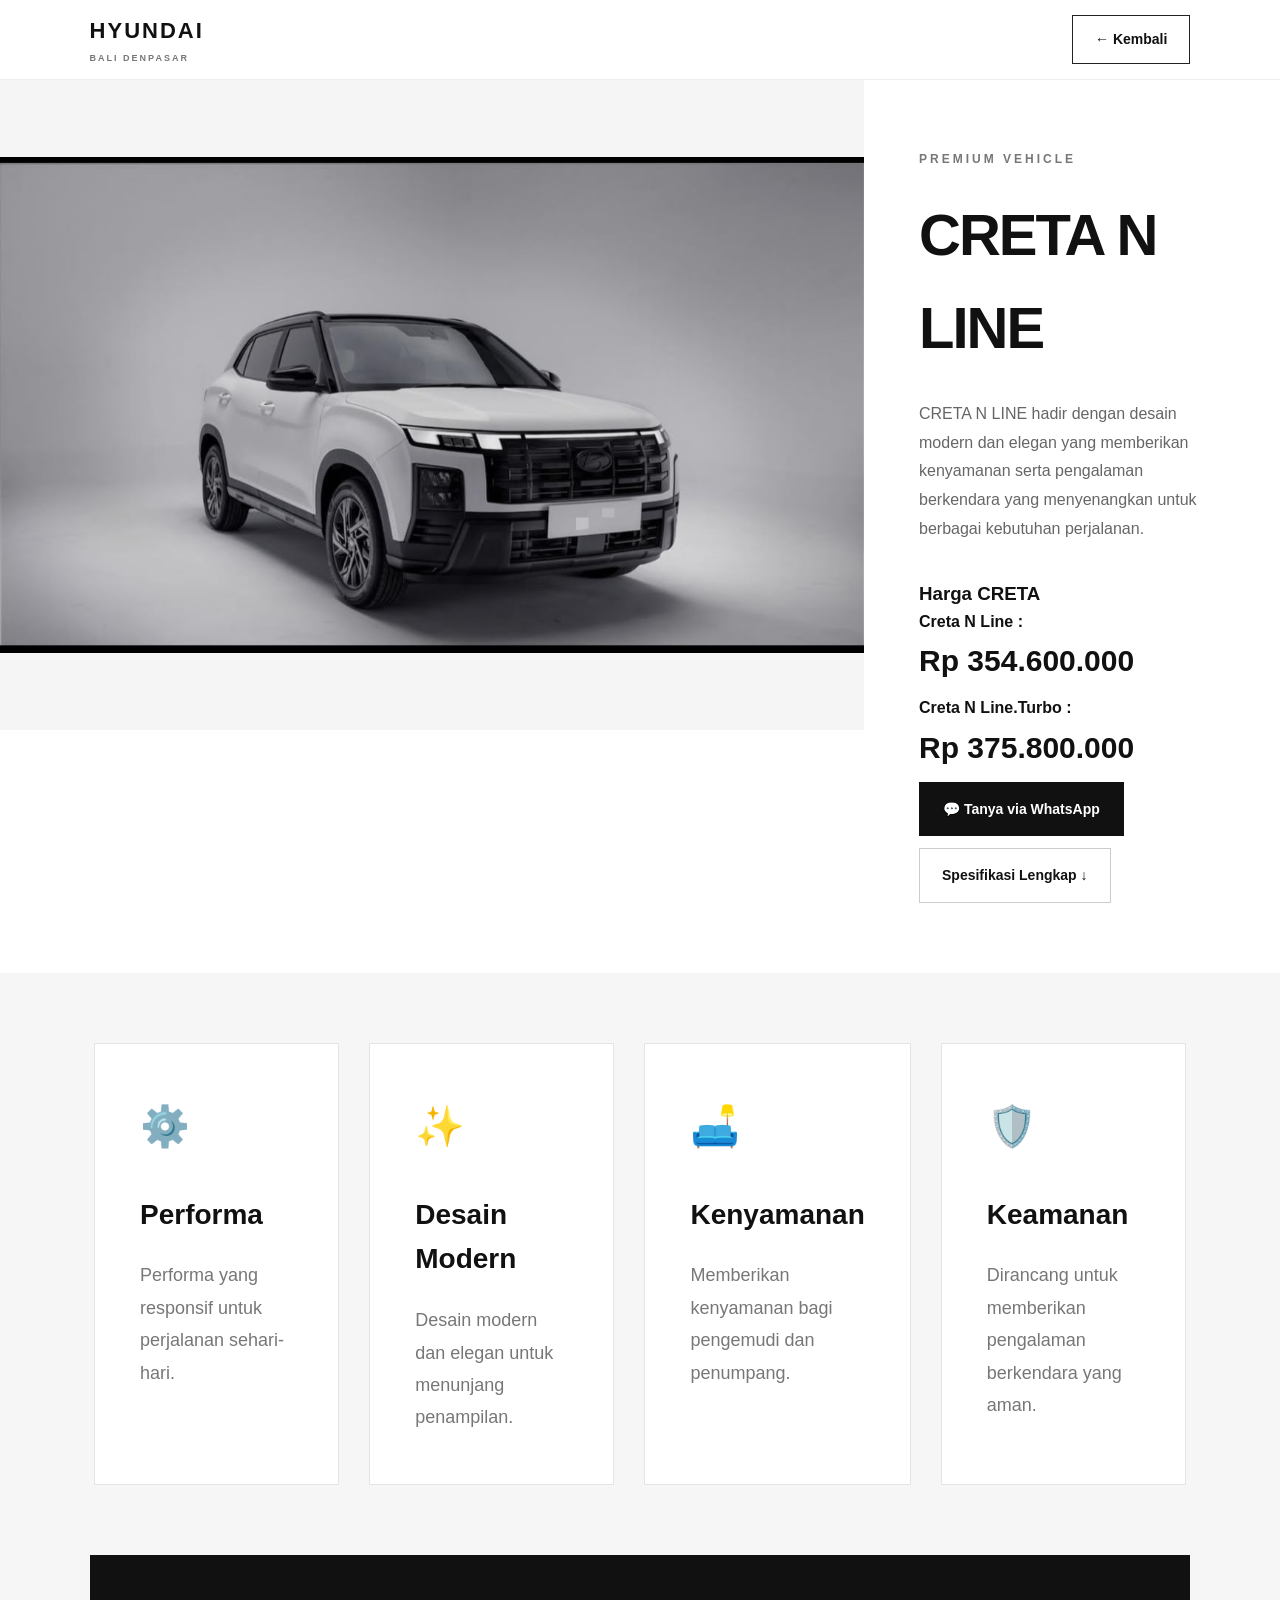
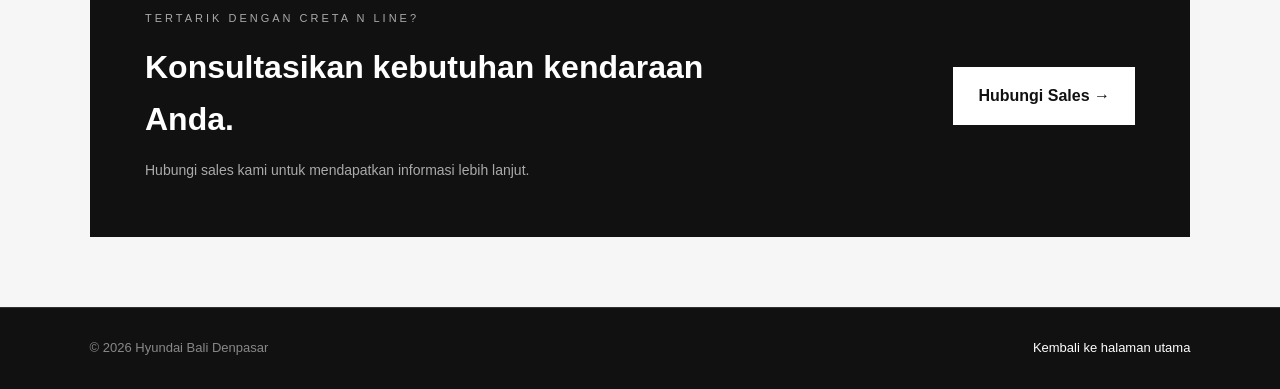
==== detail-creta-n-line.html @ f3a31e02 "Add files via upload" ====
<!DOCTYPE html>
<html lang="id">

<head>

    <meta charset="UTF-8">

    <meta
        name="viewport"
        content="width=device-width, initial-scale=1.0">

    <title>CRETA N LINE - Detail</title>

    <link
        rel="stylesheet"
        href="style.css">

</head>


<body class="detail-page">


    <!-- NAVBAR -->

    <header class="detail-navbar">

        <div class="detail-logo">

            HYUNDAI

            <span>
                BALI DENPASAR
            </span>

        </div>


        <a
            href="index.html"
            class="back-button">

            ← Kembali

        </a>

    </header>

<!-- HERO -->

<section class="detail-hero">

    <!-- GAMBAR CRETA N LINE -->
    <div class="detail-hero-image">

        <img
            src="CRETA N LINE.jpg"
            alt="CRETA N LINE">

    </div>


    <!-- INFORMASI CRETA N LINE -->
    <div class="detail-hero-info">

        <p class="detail-label">
            PREMIUM VEHICLE
        </p>


        <h1>
            CRETA N LINE
        </h1>


        <p class="detail-description">

            CRETA N LINE hadir dengan desain modern dan
            elegan yang memberikan kenyamanan serta
            pengalaman berkendara yang menyenangkan
            untuk berbagai kebutuhan perjalanan.

        </p>


        <!-- HARGA -->
<div class="santa-fe-prices">

    <h3>
        Harga CRETA
    </h3>

    <div class="price-item">
        <span> Creta N Line :</span>
        <strong>Rp 354.600.000</strong>
    </div>

    <div class="price-item">
        <span>Creta N Line.Turbo :</span>
        <strong>Rp 375.800.000</strong>
    </div>

        <!-- BUTTON -->

        <div class="detail-buttons">

            <a
                href="https://wa.me/6285119301703?text=Halo%2C%20saya%20ingin%20informasi%20CRETA%20N%20LINE"
                target="_blank"
                class="whatsapp-button">

                💬 Tanya via WhatsApp

            </a>

            <a
                href="#spesifikasi"
                class="spec-button">

                Spesifikasi Lengkap ↓

            </a>

        </div>

    </div>

</section>

    <!-- KEUNGGULAN -->

    <section class="advantages">


        <div class="advantage">

            <div class="advantage-icon">
                ⚙️
            </div>

            <h3>
                Performa
            </h3>

            <p>
                Performa yang responsif untuk
                perjalanan sehari-hari.
            </p>

        </div>



        <div class="advantage">

            <div class="advantage-icon">
                ✨
            </div>

            <h3>
                Desain Modern
            </h3>

            <p>
                Desain modern dan elegan
                untuk menunjang penampilan.
            </p>

        </div>



        <div class="advantage">

            <div class="advantage-icon">
                🛋️
            </div>

            <h3>
                Kenyamanan
            </h3>

            <p>
                Memberikan kenyamanan bagi
                pengemudi dan penumpang.
            </p>

        </div>



        <div class="advantage">

            <div class="advantage-icon">
                🛡️
            </div>

            <h3>
                Keamanan
            </h3>

            <p>
                Dirancang untuk memberikan
                pengalaman berkendara yang aman.
            </p>

        </div>


    </section>

    <!-- CTA -->

    <section class="detail-cta">


        <div>

            <p>
                TERTARIK DENGAN CRETA N LINE?
            </p>

            <h2>
                Konsultasikan kebutuhan
                kendaraan Anda.
            </h2>

            <span>
                Hubungi sales kami untuk mendapatkan
                informasi lebih lanjut.
            </span>

        </div>


        <a
            href="https://wa.me/6285119301703?text=Halo%2C%20saya%20ingin%20informasi%20dan%20penawaran%20CRETANLINE"
            target="_blank">

            Hubungi Sales →

        </a>


    </section>



    <!-- FOOTER -->

    <footer class="detail-footer">

        <div>

            © 2026 Hyundai Bali Denpasar

        </div>


        <a href="index.html">

            Kembali ke halaman utama

        </a>

    </footer>


</body>

</html>
---- style.css ----
* {
    box-sizing: border-box;
    margin: 0;
    padding: 0;
}

html {
    scroll-behavior: smooth;
}

body {
    font-family: Arial, Helvetica, sans-serif;
    color: #111;
    background: #fff;
    line-height: 1.6;
}

a {
    text-decoration: none;
    color: inherit;
}


/* TOP BAR */

.topbar {
    background: #111;
    color: #ddd;
    display: flex;
    justify-content: space-between;
    padding: 8px 6%;
    font-size: 12px;
}

.topbar a {
    color: white;
}

.topbar span {
    margin: 0 8px;
    color: #777;
}


/* NAVBAR */

.navbar {
    height: 78px;
    display: flex;
    align-items: center;
    justify-content: space-between;
    padding: 0 6%;
    background: white;
    border-bottom: 1px solid #eee;

    position: sticky;
    top: 0;
    z-index: 1000;
}

.logo {
    font-weight: 800;
    letter-spacing: -1px;
    font-size: 23px;
}

.logo span {
    font-weight: 400;
}

.navbar nav {
    display: flex;
    align-items: center;
    gap: 28px;
    font-size: 14px;
}

.navbar nav > a,
.dropdown > button {
    background: none;
    border: 0;
    font: inherit;
    cursor: pointer;
}

.dropdown {
    position: relative;
}

.dropdown-menu {
    position: absolute;
    display: none;
    top: 30px;
    left: -20px;
    width: 220px;

    background: white;

    box-shadow: 0 15px 35px #0002;

    border: 1px solid #eee;

    padding: 10px;
}

.dropdown:hover .dropdown-menu {
    display: block;
}

.dropdown-menu a {
    display: block;
    padding: 8px 10px;
    font-size: 13px;
}

.dropdown-menu a:hover {
    background: #f3f3f3;
}

.nav-contact {
    background: #111;
    color: white;
    padding: 10px 16px;
}

.menu-toggle {
    display: none;
    background: none;
    border: 0;
    font-size: 26px;
}


/* HERO */

.hero {
    height: 650px;

    position: relative;

    background:
        linear-gradient(
            100deg,
            #151515 0%,
            #333 45%,
            #777 100%
        );

    display: flex;
    align-items: center;

    overflow: hidden;
}

.hero-overlay {
    position: absolute;
    inset: 0;

    background:
        linear-gradient(
            90deg,
            #000b 0%,
            #0005 50%,
            #0001 100%
        );
}

.hero-content {
    position: relative;
    z-index: 2;

    color: white;

    max-width: 680px;

    margin-left: 8%;

    padding: 40px 20px;
}

.eyebrow {
    font-size: 12px;
    letter-spacing: 3px;
    font-weight: 700;
    margin-bottom: 12px;
    opacity: .75;
}

.hero h1 {
    font-size: 58px;
    line-height: 1.05;
    letter-spacing: -2px;
    margin-bottom: 22px;
}

.hero p:not(.eyebrow) {
    font-size: 18px;
    max-width: 580px;
    color: #eee;
}

.hero-buttons {
    display: flex;
    gap: 12px;
    margin-top: 28px;
    flex-wrap: wrap;
}


/* BUTTON */

.btn {
    display: inline-block;
    padding: 12px 20px;
    font-size: 13px;
    font-weight: 700;
    border: 1px solid transparent;
}

.btn-light {
    background: white;
    color: #111;
}

.btn-outline {
    border-color: white;
    color: white;
}

.btn-dark {
    background: #111;
    color: white;
}

.btn-outline-dark {
    border-color: #111;
    color: #111;
}


/* QUICK INFO */

.quick-info {
    display: grid;
    grid-template-columns: repeat(4, 1fr);

    padding: 0 6%;

    background: #f6f6f6;
}

.quick-info div {
    padding: 25px 18px;
    border-right: 1px solid #ddd;
}

.quick-info div:first-child {
    border-left: 1px solid #ddd;
}

.quick-info strong,
.quick-info span {
    display: block;
}

.quick-info strong {
    font-size: 14px;
}

.quick-info span {
    font-size: 12px;
    color: #777;
}


/* SECTION */

.section {
    padding: 100px 7%;
}

.section-head {
    display: flex;
    justify-content: space-between;
    gap: 40px;
    align-items: end;
    margin-bottom: 45px;
}

.section h2,
.price-section h2,
.consultant h2,
.contact-section h2,
.location h2 {
    font-size: 42px;
    line-height: 1.1;
    letter-spacing: -1.5px;
}

.section-desc {
    max-width: 400px;
    color: #777;
    font-size: 14px;
}


/* PRODUCTS */

.product-grid {
    display: grid;

    grid-template-columns:
        repeat(4, 1fr);

    gap: 20px;
}

.product-card {
    border: 1px solid #e5e5e5;

    background: white;

    transition: .25s;

    overflow: hidden;
}

.product-card:hover {
    transform: translateY(-5px);

    box-shadow:
        0 18px 40px #00000012;
}

.car-image {
    height: 285px;
    background: #f3f3f3;
    overflow: hidden;

    display: flex;
    align-items: center;
    justify-content: center;
}

.car-image {
    width: 100%;
    aspect-ratio: 16 / 9;
    overflow: hidden;
    background: #f5f5f5;
}

.car-image img {
    width: 100%;
    height: 100%;
    object-fit: contain;
    display: block;
}

.car-image small {
    display: block;

    font-size: 10px;

    letter-spacing: 3px;

    margin-top: 5px;

    font-weight: 400;
}

.product-info {
    padding: 20px;
}

.product-info h3 {
    font-size: 20px;
    margin-bottom: 5px;
}

.price {
    font-size: 14px;
    color: #555;
}

.type {
    font-size: 12px;
    color: #999;
    margin: 5px 0 18px;
}

.detail {
    display: inline-block;

    border-bottom: 1px solid #111;

    font-size: 12px;

    font-weight: 700;

    padding-bottom: 3px;
}


/* PRICE */

.price-section {
    background: #f2f2f2;

    padding: 80px 7%;
}

.price-inner {
    display: flex;

    align-items: center;

    justify-content: space-between;

    gap: 40px;
}

.price-inner p:not(.eyebrow) {
    max-width: 650px;

    color: #666;

    margin-top: 15px;
}


/* CONSULTANT */

.consultant {
    display: grid;

    grid-template-columns: 1fr 1fr;

    min-height: 520px;
}
.consultant-photo {
    background: linear-gradient(
        145deg,
        #222,
        #777
    );

    min-height: 520px;

    display: flex;
    align-items: center;
    justify-content: center;

    position: relative;
}

.consultant-photo::after {
    content: "HYUNDAI HAFIDZ";

    position: absolute;

    top: 50%;
    left: 50%;

    transform: translate(-50%, -50%);

    font-size: 48px;

    font-weight: 900;

    color: #ffffff;

    opacity: 1;

    white-space: nowrap;

    text-shadow:
        0 3px 10px rgba(0, 0, 0, 0.7);
}
.consultant-content {
    padding: 80px 9%;

    background: #fafafa;
}

.consultant-content .role {
    font-weight: 700;

    margin: 8px 0 18px;
}

.consultant-content > p:not(.eyebrow):not(.role) {
    color: #666;
}

.consultant-content ul {
    margin: 22px 0;

    padding-left: 20px;

    color: #444;

    font-size: 14px;
}


/* ARTIKEL */

.article-grid {
    display: grid;

    grid-template-columns:
        repeat(3, 1fr);

    gap: 24px;
}

.article-grid article {
    border: 1px solid #e5e5e5;

    padding-bottom: 25px;
}

.article-image {
    height: 190px;

    background:
        linear-gradient(
            135deg,
            #202020,
            #777
        );

    display: flex;

    align-items: center;

    justify-content: center;

    color: white;

    font-weight: 800;

    font-size: 30px;

    letter-spacing: 3px;
}

.article-grid h3,
.article-grid p {
    padding: 0 22px;
}

.article-grid h3 {
    font-size: 19px;

    margin-top: 20px;
}

.article-grid p {
    color: #777;

    font-size: 13px;

    margin-top: 8px;
}


/* GALLERY */

.gallery-section {
    padding: 100px 7%;

    background: #f7f7f7;
}

.gallery-grid {
    display: grid;

    grid-template-columns:
        repeat(4, 1fr);

    gap: 18px;
}

.gallery-card {
    height: 220px;

    background:
        linear-gradient(
            135deg,
            #191919,
            #777
        );

    display: flex;

    align-items: center;

    justify-content: center;

    color: white;

    font-size: 22px;

    font-weight: 800;

    letter-spacing: 4px;
}


/* CONTACT */

.contact-section {
    padding: 80px 7%;

    display: grid;

    grid-template-columns: 1fr 1fr;

    gap: 50px;

    background: #111;

    color: white;
}

.contact-section .eyebrow {
    color: #aaa;
}

.contact-section p:not(.eyebrow) {
    color: #aaa;

    max-width: 500px;

    margin-top: 14px;
}

.contact-cards {
    display: grid;

    gap: 10px;
}

.contact-cards a {
    border: 1px solid #333;

    padding: 18px 20px;

    display: flex;

    flex-direction: column;
}

.contact-cards a:hover {
    background: #222;
}

.contact-cards strong {
    font-size: 16px;
}

.contact-cards span {
    font-size: 12px;

    color: #999;
}


/* LOCATION */

.location {
    display: grid;

    grid-template-columns: 1fr 1fr;

    min-height: 480px;
}

.location-text {
    padding: 80px 12%;
}

.location-text > p:not(.eyebrow) {
    color: #666;

    margin: 18px 0 25px;
}

.map iframe {
    width: 100%;
    height: 100%;

    min-height: 480px;

    border: 0;
}


/* FOOTER */

footer {
    background: #0b0b0b;

    color: white;

    padding: 55px 7% 20px;
}

.footer-main {
    display: grid;

    grid-template-columns:
        2fr 1fr 1fr;

    gap: 60px;

    padding-bottom: 45px;
}

.footer-main p {
    color: #888;

    font-size: 13px;

    max-width: 400px;

    margin-top: 14px;
}

.footer-main h4 {
    margin-bottom: 12px;
}

.footer-main > div:not(:first-child) {
    display: flex;

    flex-direction: column;

    gap: 7px;

    font-size: 13px;

    color: #aaa;
}

.footer-logo {
    color: white;
}

.footer-bottom {
    border-top: 1px solid #222;

    padding-top: 20px;

    color: #666;

    font-size: 11px;
}


/* BACK TO TOP */

.back-top {
    position: fixed;

    right: 25px;

    bottom: 25px;

    width: 42px;
    height: 42px;

    border: 0;

    background: #111;

    color: white;

    display: none;

    cursor: pointer;
}

.back-top.show {
    display: block;
}


/* TABLET */

@media (max-width: 1000px) {

    .product-grid {
        grid-template-columns:
            repeat(3, 1fr);
    }

    .navbar nav {
        gap: 16px;
    }

    .hero h1 {
        font-size: 48px;
    }

}


/* MOBILE */

@media (max-width: 760px) {

    .topbar {
        display: none;
    }

    .navbar {
        height: 65px;
    }

    .menu-toggle {
        display: block;
    }

    .navbar nav {
        display: none;

        position: absolute;

        top: 65px;

        left: 0;
        right: 0;

        background: white;

        flex-direction: column;

        align-items: stretch;

        padding: 15px 6%;

        gap: 0;

        box-shadow:
            0 10px 20px #0001;
    }

    .navbar nav.open {
        display: flex;
    }

    .navbar nav > a,
    .dropdown > button {
        padding: 12px 0;

        text-align: left;
    }

    .dropdown-menu {
        position: static;

        box-shadow: none;

        border: 0;

        width: auto;

        padding: 0 10px;

        display: block;
    }

    .nav-contact {
        margin-top: 8px;

        padding: 12px !important;
    }


    .hero {
        height: 600px;
    }

    .hero-content {
        margin-left: 4%;

        padding: 30px 18px;
    }

    .hero h1 {
        font-size: 40px;
    }


    .quick-info {
        grid-template-columns:
            1fr 1fr;
    }


    .section,
    .gallery-section {
        padding: 70px 6%;
    }

    .section-head {
        display: block;
    }

    .section-desc {
        margin-top: 15px;
    }


    .product-grid {
        grid-template-columns:
            1fr 1fr;
    }


    .price-inner,
    .contact-section {
        display: grid;

        grid-template-columns: 1fr;
    }


    .consultant,
    .location {
        grid-template-columns: 1fr;
    }

    .consultant-photo {
        min-height: 350px;
    }

    .consultant-content {
        padding: 60px 8%;
    }


    .article-grid,
    .gallery-grid {
        grid-template-columns:
            1fr 1fr;
    }


    .footer-main {
        grid-template-columns:
            1fr 1fr;
    }

}


/* SMALL MOBILE */

@media (max-width: 480px) {

    .product-grid,
    .article-grid,
    .gallery-grid,
    .quick-info {
        grid-template-columns: 1fr;
    }

    .section h2,
    .price-section h2,
    .consultant h2,
    .contact-section h2,
    .location h2 {
        font-size: 32px;
    }

    .hero h1 {
        font-size: 34px;
    }

    .hero p:not(.eyebrow) {
        font-size: 15px;
    }

    .footer-main {
        grid-template-columns: 1fr;
    }

    .gallery-card {
        height: 170px;
    }

}
/* =========================================
   DETAIL PRODUCT PAGE
========================================= */

.detail-page {
    margin: 0;
    font-family: Arial, Helvetica, sans-serif;
    background: #f6f6f6;
    color: #111;
}


/* NAVBAR */

.detail-navbar {
    height: 80px;
    padding: 0 7%;
    background: #ffffff;

    display: flex;
    align-items: center;
    justify-content: space-between;

    border-bottom: 1px solid #eeeeee;

    position: sticky;
    top: 0;
    z-index: 100;
}


.detail-logo {
    font-size: 22px;
    font-weight: 800;
    letter-spacing: 2px;
}


.detail-logo span {
    display: block;
    font-size: 9px;
    letter-spacing: 2px;
    margin-top: 3px;
    color: #777;
}


.back-button {
    text-decoration: none;
    color: #111;

    font-size: 14px;
    font-weight: 600;

    border: 1px solid #222;
    padding: 12px 22px;

    transition: 0.3s;
}


.back-button:hover {
    background: #111;
    color: white;
}


/* HERO */

.detail-hero {
    max-width: 1400px;
    margin: auto;

    min-height: 650px;

    display: grid;
    grid-template-columns: 1.35fr 0.65fr;

    background: white;
}


.detail-hero-image {
    position: relative;
    width: 100%;
    height: 650px;
    overflow: hidden;
    background: #f5f5f5;
}

/* Background menggunakan foto yang di-zoom */
.detail-hero-image::before {
    content: "";
    position: absolute;
    inset: 0;

    background-image: url("./NEW SANTA FE.jpg");
    background-size: cover;
    background-position: center;

    filter: blur(8px);
    transform: scale(1.05);

    opacity: 0.35;
}

/* Foto utama */
.detail-hero-image img {
    position: relative;
    z-index: 1;

    width: 100%;
    height: 100%;

    object-fit: contain;
    object-position: center;

    display: block;
}


.detail-hero-image img {
    width: 100%;
    height: 100%;
    object-fit: contain;
    object-position: center;
    display: block;
}


.detail-hero-image:hover img {
    transform: scale(1.03);
}


.detail-hero-info {
    padding: 70px 55px;

    display: flex;
    flex-direction: column;
    justify-content: center;
}


.detail-label {
    font-size: 12px;
    font-weight: bold;

    letter-spacing: 3px;

    color: #777;

    margin-bottom: 20px;
}


.detail-hero-info h1 {
    font-size: 58px;

    margin: 0 0 25px;

    letter-spacing: -2px;
}


.detail-description {
    color: #666;

    line-height: 1.8;

    font-size: 16px;

    max-width: 500px;

    margin-bottom: 35px;
}


.detail-price {
    border-top: 1px solid #ddd;
    border-bottom: 1px solid #ddd;

    padding: 22px 0;

    margin-bottom: 30px;
}


/* =========================
   LIST HARGA SANTA FE
========================= */

.detail-price > span {
    font-weight: 700;
    font-size: 18px;
    color: #111;
    display: block;
    margin-bottom: 15px;
}

.price-list {
    display: flex;
    flex-direction: column;
    gap: 8px;
}

.price-item {
    display: block;
    margin-bottom: 10px;
}

.price-item span {
    display: block;
    font-size: 16px;
    font-weight: 700;
    color: #111;
    margin-bottom: 3px;
}

.price-item strong {
    display: block;
    font-size: 30px;
    font-weight: 800;
    color: #111;
}


/* BUTTON */

.detail-buttons {
    display: flex;

    gap: 12px;

    flex-wrap: wrap;
}


.whatsapp-button {
    background: #111;

    color: white;

    text-decoration: none;

    padding: 16px 24px;

    font-size: 14px;

    font-weight: bold;

    transition: 0.3s;
}


.whatsapp-button:hover {
    background: #333;
    transform: translateY(-2px);
}


.spec-button {
    color: #111;

    text-decoration: none;

    padding: 15px 22px;

    border: 1px solid #ccc;

    font-size: 14px;

    font-weight: bold;

    transition: 0.3s;
}


.spec-button:hover {
    border-color: #111;
}


/* ADVANTAGES */

.advantages {
    max-width: 1200px;

    margin: 70px auto;

    padding: 0 30px;

    display: grid;

    grid-template-columns:
        repeat(4, 1fr);

    gap: 20px;
}


.advantage {
    background: white;

    padding: 30px;

    border: 1px solid #eeeeee;

    transition: 0.3s;
}


.advantage:hover {
    transform: translateY(-5px);

    box-shadow:
        0 15px 40px
        rgba(0, 0, 0, 0.08);
}


.advantage-icon {
    font-size: 28px;

    margin-bottom: 18px;
}


.advantage h3 {
    margin: 0 0 10px;

    font-size: 18px;
}


.advantage p {
    color: #777;

    font-size: 14px;

    line-height: 1.7;

    margin: 0;
}


/* SPECIFICATION */

.specification-section {
    background: white;

    padding: 90px 30px;
}


.section-heading {
    max-width: 1100px;

    margin: 0 auto 45px;
}


.section-heading p {
    font-size: 12px;

    font-weight: bold;

    letter-spacing: 3px;

    color: #777;

    margin-bottom: 10px;
}


.section-heading h2 {
    font-size: 38px;

    margin: 0 0 10px;
}


.section-heading span {
    color: #777;

    font-size: 15px;
}


.specification-grid {
    max-width: 1100px;

    margin: auto;

    display: grid;

    grid-template-columns:
        repeat(3, 1fr);

    gap: 15px;
}


.spec-card {
    padding: 25px;

    background: #f7f7f7;

    display: flex;

    align-items: center;

    gap: 20px;

    border: 1px solid #eeeeee;

    transition: 0.3s;
}


.spec-card:hover {
    background: #fff;

    border-color: #ccc;

    transform: translateY(-3px);
}


.spec-icon {
    width: 50px;

    height: 50px;

    display: flex;

    align-items: center;

    justify-content: center;

    background: white;

    border-radius: 50%;

    font-size: 22px;
}


.spec-card small {
    display: block;

    color: #888;

    font-size: 12px;

    margin-bottom: 6px;
}


.spec-card strong {
    font-size: 16px;
}


/* CTA */

.detail-cta {
    max-width: 1100px;

    margin: 70px auto;

    padding: 55px;

    background: #111;

    color: white;

    display: flex;

    align-items: center;

    justify-content: space-between;

    gap: 30px;
}


.detail-cta p {
    font-size: 11px;

    letter-spacing: 3px;

    color: #aaa;

    margin: 0 0 15px;
}


.detail-cta h2 {
    font-size: 32px;

    margin: 0 0 12px;

    max-width: 600px;
}


.detail-cta span {
    color: #aaa;

    font-size: 14px;
}


.detail-cta a {
    display: inline-block;

    padding: 16px 25px;

    background: white;

    color: #111;

    text-decoration: none;

    font-weight: bold;

    white-space: nowrap;

    transition: 0.3s;
}


.detail-cta a:hover {
    background: #ddd;
}


/* FOOTER */

.detail-footer {
    padding: 30px 7%;

    background: #111;

    color: #888;

    border-top: 1px solid #333;

    display: flex;

    justify-content: space-between;

    font-size: 13px;
}


.detail-footer a {
    color: white;

    text-decoration: none;
}


/* =========================================
   RESPONSIVE
========================================= */

@media (max-width: 900px) {

    .detail-hero {
        grid-template-columns: 1fr;
    }


    .detail-hero-image {
        min-height: 450px;
    }


    .detail-hero-info {
        padding: 50px 30px;
    }


    .detail-hero-info h1 {
        font-size: 45px;
    }


    .advantages {
        grid-template-columns:
            repeat(2, 1fr);
    }


    .specification-grid {
        grid-template-columns:
            repeat(2, 1fr);
    }


    .detail-cta {
        margin: 50px 20px;

        flex-direction: column;

        align-items: flex-start;
    }

}


@media (max-width: 600px) {

    .detail-navbar {
        padding: 0 20px;
    }


    .detail-logo {
        font-size: 18px;
    }


    .back-button {
        padding: 9px 14px;
    }


    .detail-hero-image {
        min-height: 280px;
    }


    .detail-hero-info {
        padding: 40px 22px;
    }


    .detail-hero-info h1 {
        font-size: 38px;
    }


    .detail-description {
        font-size: 14px;
    }


    .detail-price strong {
        font-size: 23px;
    }


    .advantages {
        grid-template-columns: 1fr;

        padding: 0 20px;

        margin: 40px auto;
    }


    .specification-section {
        padding: 60px 20px;
    }


    .section-heading h2 {
        font-size: 30px;
    }


    .specification-grid {
        grid-template-columns: 1fr;
    }


    .detail-cta {
        padding: 35px 25px;
    }


    .detail-cta h2 {
        font-size: 25px;
    }
    .detail-footer {
        flex-direction: column;

        gap: 15px;
    }

}
/* ================================
   KEUNGGULAN MOBIL
================================ */

.advantages {

    width: 90%;
    max-width: 1500px;

    margin: 70px auto;

    display: grid;

    grid-template-columns:
        repeat(4, 1fr);

    gap: 30px;

}


.advantage {

    background: #fff;

    min-height: 300px;

    padding: 50px 45px;

    border: 1px solid #e5e5e5;

    transition:
        transform 0.3s ease,
        box-shadow 0.3s ease;

}


.advantage:hover {

    transform: translateY(-8px);

    box-shadow:
        0 15px 35px
        rgba(0, 0, 0, 0.08);

}


.advantage-icon {

    font-size: 40px;

    margin-bottom: 35px;

}


.advantage h3 {

    font-size: 28px;

    margin: 0 0 22px;

    color: #111;

}


.advantage p {

    font-size: 18px;

    line-height: 1.8;

    color: #777;

    margin: 0;

}
@media (max-width: 768px) {

    .detail-hero {
        grid-template-columns: 1fr;
    }

    .detail-hero-image {
        height: 400px;
    }

    .detail-hero-info {
        padding: 35px 25px;
    }

}
/* =========================
   GALLERY DELIVERY
========================= */

.gallery-grid {
    display: grid;
    grid-template-columns: repeat(4, 1fr);
    gap: 26px;
    width: 100%;
}

.gallery-item {
    position: relative;
    height: 330px;
    overflow: hidden;
    background: #ddd;
}

/* FOTO */
.gallery-item img {
    width: 100%;
    height: 100%;
    object-fit: cover;
    display: block;

    transition: transform 0.5s ease;
}

/* OVERLAY */
.gallery-overlay {
    position: absolute;
    inset: 0;

    display: flex;
    align-items: center;
    justify-content: center;

    background: rgba(0, 0, 0, 0.35);

    transition: background 0.3s ease;
}

/* TEKS */
.gallery-overlay span {
    color: white;
    font-size: 32px;
    font-weight: 800;
    letter-spacing: 8px;
    text-align: center;
}

/* HOVER FOTO */
.gallery-item:hover img {
    transform: scale(1.08);
}
.gallery-item:hover .gallery-overlay {
    background: rgba(0, 0, 0, 0.15);
}
/* =========================
   RESPONSIVE
========================= */

@media (max-width: 1000px) {

    .gallery-grid {
        grid-template-columns: repeat(2, 1fr);
    }
}
@media (max-width: 600px) {

    .gallery-grid {
        grid-template-columns: 1fr;
    }

    .gallery-item {
        height: 280px;
    }

    .gallery-overlay span {
        font-size: 26px;
        letter-spacing: 5px;
    }

}
/* =========================================
   FOTO HYUNDAI GATSU
   ========================================= */

.consultant-photo {
    min-height: 520px !important;
    position: relative !important;
    overflow: hidden !important;

    background: #ffffff !important;

    display: flex !important;
    align-items: center !important;
    justify-content: center !important;
}

/* FOTO HYUNDAI GATSU */
.consultant-photo img {
    width: 100% !important;
    height: 100% !important;

    object-fit: contain !important;
    object-position: center !important;

    display: block !important;
}

/* MATIKAN TULISAN HYUNDAI HAFIDZ LAMA */
.consultant-photo::after {
    display: none !important;
}

.consultant-photo::before {
    display: none !important;
}
/* =====================================
   FOTO PROFIL SALES
===================================== */
.consultant-content .eyebrow {
    margin-top: 10;
    margin-bottom: 12px;
}
.foto-sales {
    width: 150px;
    height: 200px;

    object-fit: cover;

    display: block;
    margin: 0 auto 5px auto;

    border-radius: 6px;
}
/* =========================================
   FIX BACKGROUND PROFIL SALES
   HANYA 1 BACKGROUND
========================================= */

/* MATIKAN SEMUA BACKGROUND LAMA */
.consultant {
    background-image: none !important;
    background: #fff !important;
}

.consultant::before {
    content: none !important;
    display: none !important;
}

.consultant-photo {
    background-image: none !important;
    background: #fff !important;
}

/* =========================================
   BACKGROUND BARU - HANYA DI BAGIAN PROFIL
========================================= */

.consultant-content {
    position: relative;

    background-image: url("./logo-1.jpg") !important;
    background-size: cover !important;
    background-position: center !important;
    background-repeat: no-repeat !important;

    overflow: hidden;
}

/* LAPISAN PUTIH AGAR TEKS JELAS */
.consultant-content::before {
    content: "";
    position: absolute;
    inset: 0;

    background: rgba(255, 255, 255, 0.72);

    z-index: 0;
}

/* ISI PROFIL DI ATAS BACKGROUND */
.consultant-content > * {
    position: relative;
    z-index: 1;
}
/* =================================
   FOTO ARTIKEL
================================= */

.article-image {
    width: 100%;
    height: 220px;
    overflow: hidden;
    background: #eee;
}

.article-image img {
    width: 100%;
    height: 100%;
    object-fit: cover;
    display: block;
}

/* CARD ARTIKEL */
.article-card {
    overflow: hidden;
    border: 1px solid #ddd;
    background: white;
}

/* ISI ARTIKEL */
.article-content {
    padding: 20px;
}

.article-content h3 {
    margin-top: 0;
    margin-bottom: 12px;
}

.article-content p {
    margin: 0;
    line-height: 1.6;
}
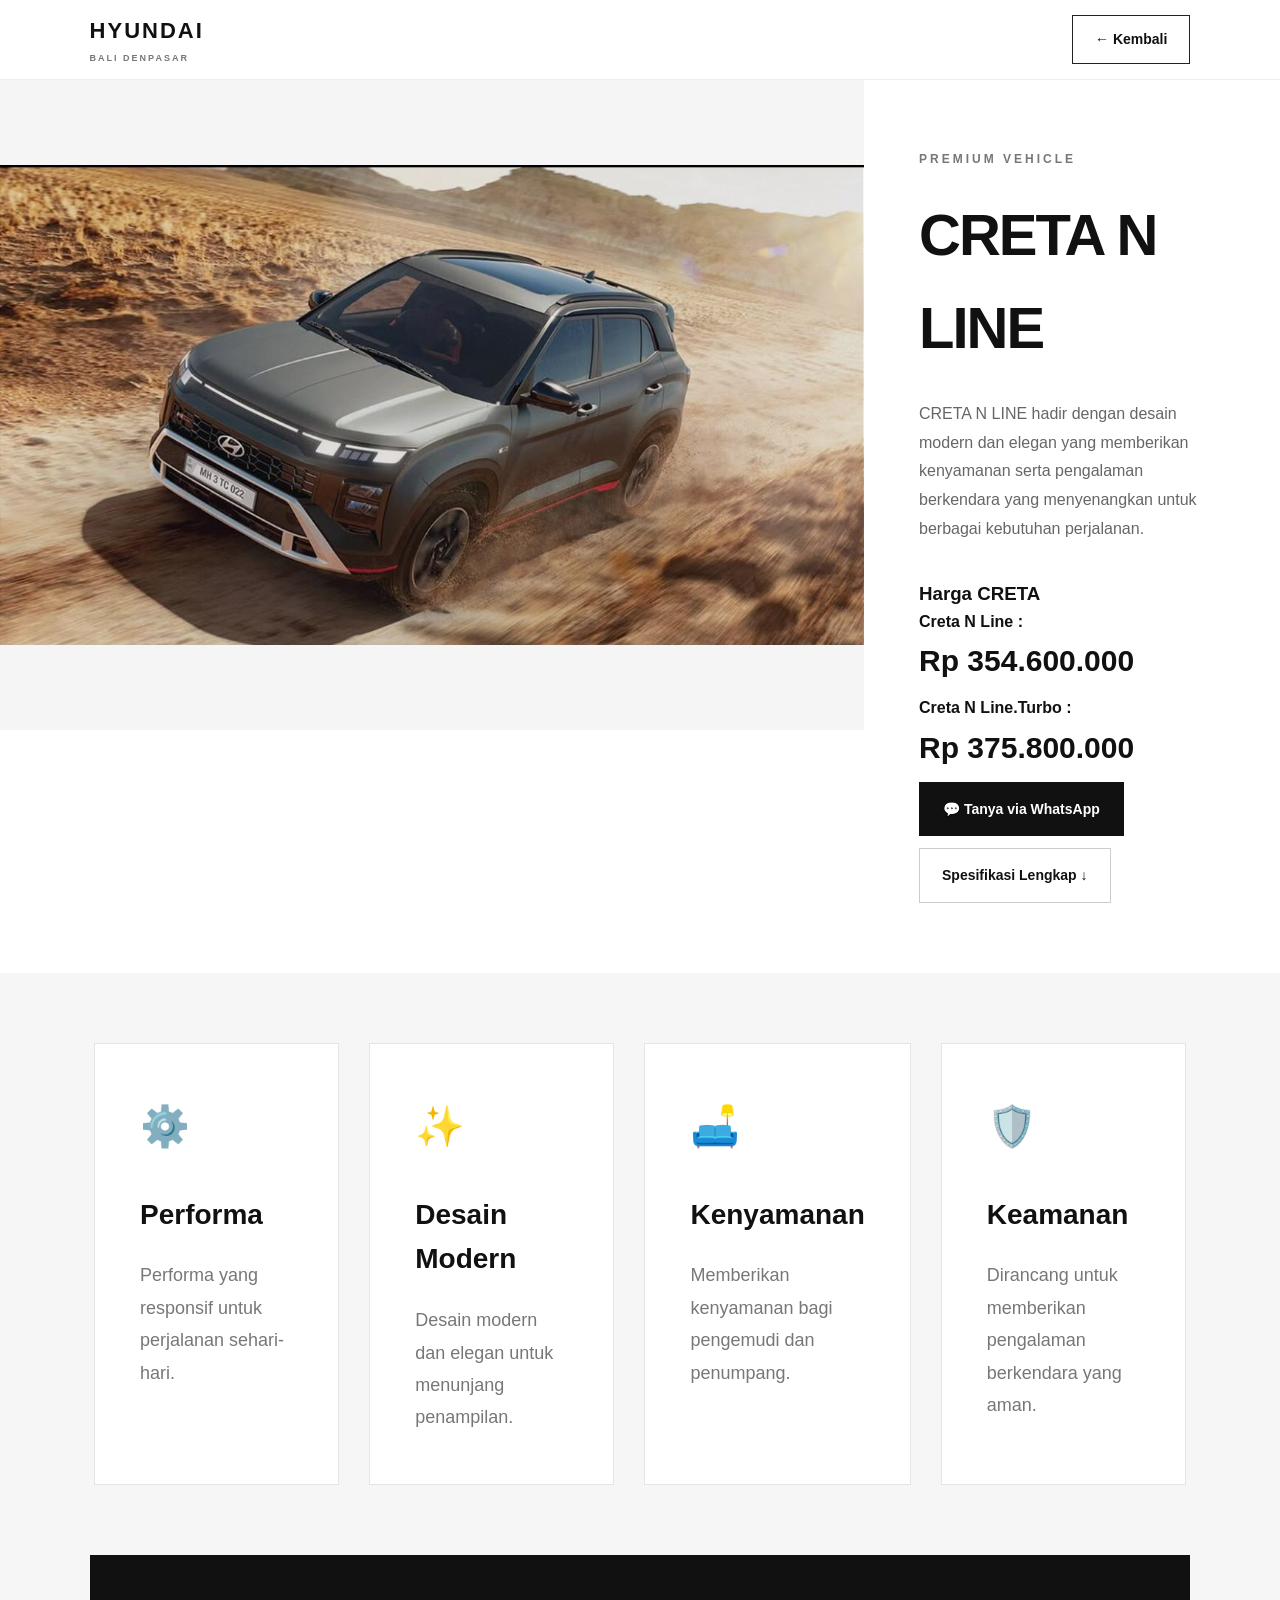
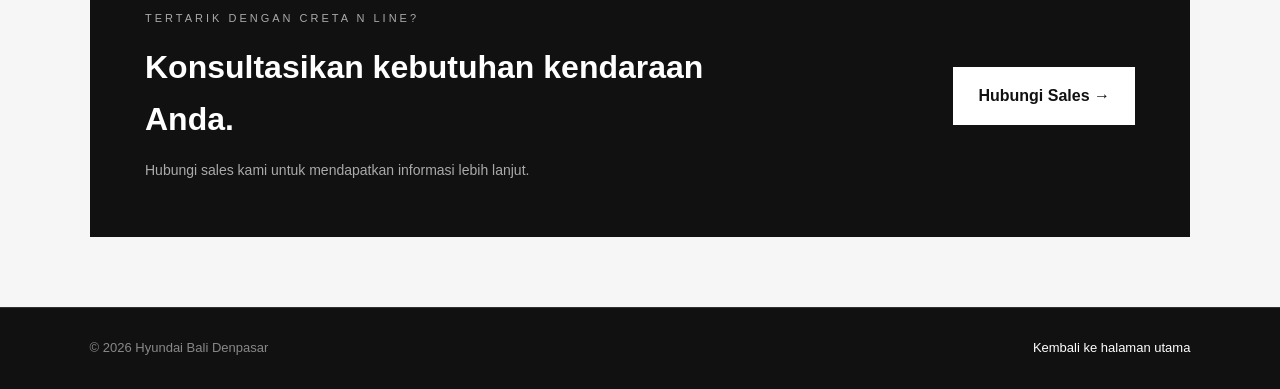
==== commit d8aa8b7e: "Update detail-creta-n-line.html" ====
--- a/detail-creta-n-line.html
+++ b/detail-creta-n-line.html
@@ -268,4 +268,4 @@
 
 </body>
 
-</html>+</html>
